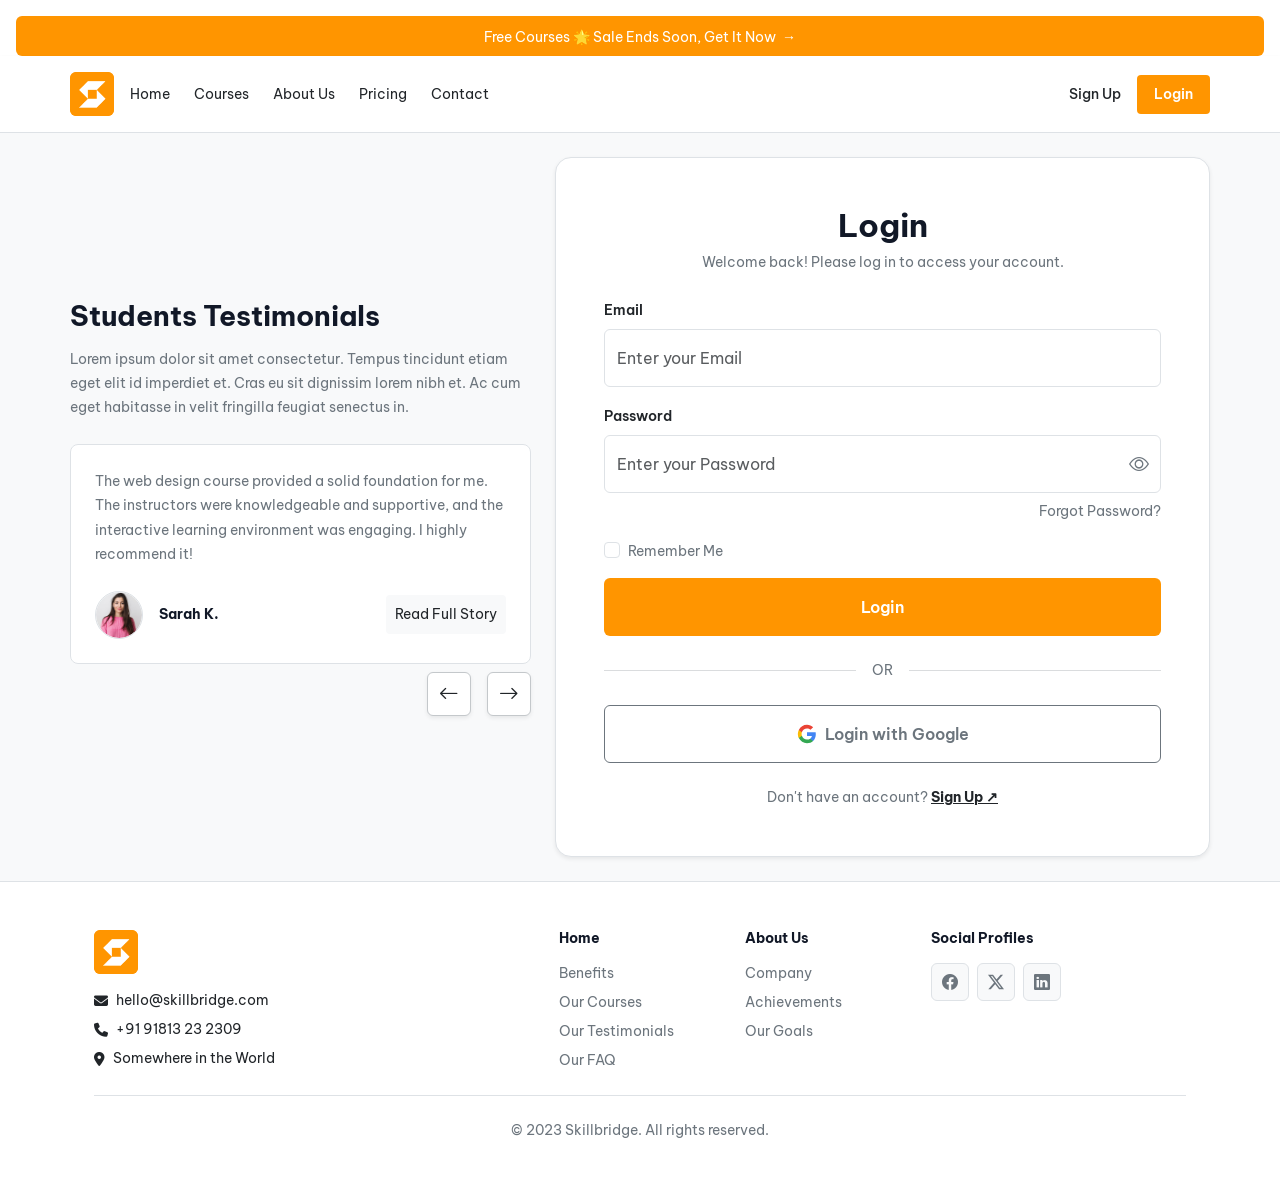
==== assets/pages/login.html @ e128baeb "Initial commit" ====
<!doctype html>
<html lang="en">
  <head>
    <meta charset="UTF-8" />
    <meta name="viewport" content="width=device-width, initial-scale=1.0" />
    <title>Skillbridge — Login</title>

    <link href="/assets/css/bs/css/bootstrap.min.css" rel="stylesheet" />
    <link
      href="https://cdn.jsdelivr.net/npm/bootstrap-icons@1.11.3/font/bootstrap-icons.min.css"
      rel="stylesheet"
    />
    <link
      href="https://fonts.googleapis.com/css2?family=Be+Vietnam+Pro:wght@400;500;600;700;800&display=swap"
      rel="stylesheet"
    />
    <link rel="preconnect" href="https://fonts.googleapis.com" />
    <link rel="preconnect" href="https://fonts.gstatic.com" crossorigin />

    <!-- Font Awesome -->
    <link
      rel="stylesheet"
      href="https://cdnjs.cloudflare.com/ajax/libs/font-awesome/6.5.0/css/all.min.css"
      crossorigin="anonymous"
      referrerpolicy="no-referrer"
    />
    <!-- css -->
    <link href="/assets/css/login.css" rel="stylesheet" >
  </head>

  <body class="bg-light overflow-x-hidden min-vh-100">

    <div class="sticky-top bg-white overflow-y-hidden">
      <!-- ===================== ANNOUNCEMENT BAR ===================== -->
      <div class="bg-primary text-white text-center py-2 rounded-2 mx-3 mt-3 announce-bar">
        <a href="#" class="text-white text-decoration-none small fw-500">
          Free Courses 🌟 Sale Ends Soon, Get It Now &nbsp;→
        </a>
      </div>

      <!-- ===================== HEADER ===================== -->
      <header class="bg-white border-bottom shadow-sm px-3 px-lg-4 py-3">
        <div class="d-flex align-items-center justify-content-between gap-3 container-xl px-0">
          <!-- LOGO -->
          <a
            href="/index.html"
            class="d-flex align-items-center justify-content-center bg-primary text-white fw-bold fs-4 rounded-2 text-decoration-none flex-shrink-0"
            style="width: 44px; height: 44px"
            aria-label="Skillbridge home"
          >
            <img
              src="/assets/images/icons/Skillbridge_logo.png"
              alt="skillbridge-logo"
              style="width: 100%"
            />
          </a>

          <!-- DESKTOP NAV LINKS -->
          <nav class="d-none d-md-flex gap-4 align-items-center flex-grow-1" aria-label="Main navigation">
            <a href="/index.html" class="text-dark text-decoration-none small">Home</a>
            <a href="#" class="text-dark text-decoration-none small">Courses</a>
            <a href="#" class="text-dark text-decoration-none small">About Us</a>
            <a href="#" class="text-dark text-decoration-none small">Pricing</a>
            <a href="#" class="text-dark text-decoration-none small">Contact</a>
          </nav>

          <!-- RIGHT SIDE -->
          <div class="d-flex align-items-center gap-2">
            <a href="/assets/pages/signup.html" class="d-sm-inline text-dark text-decoration-none small fw-medium px-2">
              Sign Up
            </a>
            <a
              href="/assets/pages/login.html"
              class="btn btn-sm fw-semibold text-white px-3 py-2"
              style="background-color: var(--bs-primary)"
            >
              Login
            </a>
            <button
              class="btn btn-link text-dark d-md-none p-1 fs-4 lh-1"
              aria-label="Open menu"
              data-bs-toggle="collapse"
              data-bs-target="#mobileNav"
              aria-controls="mobileNav"
              aria-expanded="false"
            >
              <i class="bi bi-list"></i>
            </button>
          </div>
        </div>

        <!-- MOBILE NAV COLLAPSE -->
        <div class="collapse d-md-none" id="mobileNav">
          <nav class="d-flex flex-column gap-1 pt-3 pb-2 border-top mt-3" aria-label="Mobile navigation">
            <a href="/index.html" class="text-dark text-decoration-none py-2 px-1 rounded-2">Home</a>
            <a href="#" class="text-dark text-decoration-none py-2 px-1 rounded-2">Courses</a>
            <a href="#" class="text-dark text-decoration-none py-2 px-1 rounded-2">About Us</a>
            <a href="#" class="text-dark text-decoration-none py-2 px-1 rounded-2">Pricing</a>
            <a href="#" class="text-dark text-decoration-none py-2 px-1 rounded-2">Contact</a>
          </nav>
        </div>
      </header>
    </div>

    <!-- ===================== MAIN ===================== -->
    <main class="py-4 px-3">
      <div class="container-xl px-0">
        <div class="row g-4 align-items-start align-items-md-center">

          <!-- LEFT COLUMN — STUDENTS TESTIMONIALS -->
          <div class="col-12 col-md-5 order-2 order-md-1">
            <h2 class="fw-bold mb-3" style="color: #111827; font-size: 1.75rem">
              Students Testimonials
            </h2>
            <p class="text-secondary small mb-4" style="line-height: 1.7">
              Lorem ipsum dolor sit amet consectetur. Tempus tincidunt etiam
              eget elit id imperdiet et. Cras eu sit dignissim lorem nibh et. Ac
              cum eget habitasse in velit fringilla feugiat senectus in.
            </p>

            <div
              id="testimonialCarousel"
              class="carousel slide carousel-fade testimonial-carousel"
              data-bs-ride="carousel"
            >
              <div class="carousel-inner">

                <!-- SLIDE 1 — Sarah K. -->
                <div class="carousel-item active">
                  <div class="border d-flex flex-column justify-content-center rounded-3 p-4 mb-2 bg-white">
                    <p class="text-secondary small mb-4" style="line-height: 1.75">
                      The web design course provided a solid foundation for me.
                      The instructors were knowledgeable and supportive, and the
                      interactive learning environment was engaging. I highly
                      recommend it!
                    </p>
                    <div class="d-flex align-items-center flex-grow-1 gap-3">
                      <div
                        class="rounded-circle bg-light border d-flex align-items-center justify-content-center flex-shrink-0"
                        style="width: 48px; height: 48px; overflow: hidden"
                        aria-label="Sarah K. photo"
                      >
                        <img src="/assets/images/image/Sarah_L_T.png" alt="Sarah K." class="img-fluid rounded-circle" />
                      </div>
                      <span class="fw-bold small t-name align-self-center text-nowrap" style="color: #111827">Sarah K.</span>
                      <button class="btn btn-outline-none btn-sm ms-auto p-2 small bg-light">Read Full Story</button>
                    </div>
                  </div>
                </div>

                <!-- SLIDE 2 — Jason M. -->
                <div class="carousel-item">
                  <div class="border d-flex flex-column justify-content-center rounded-3 p-4 mb-2 bg-white">
                    <p class="text-secondary small mb-4" style="line-height: 1.75">
                      The UI/UX design course exceeded my expectations. Its
                      instructor was an absolute expert and such hard skill
                      assessments helped me enhance my design skills. I never
                      seen one this good.
                    </p>
                    <div class="d-flex align-items-center flex-grow-1 gap-3">
                      <div
                        class="rounded-circle bg-light border d-flex align-items-center justify-content-center flex-shrink-0"
                        style="width: 48px; height: 48px; overflow: hidden"
                        aria-label="Jason M. photo"
                      >
                        <img src="/assets/images/image/Jason_M_T.png" alt="Jason M." class="img-fluid rounded-circle" />
                      </div>
                      <span class="fw-bold small t-name align-self-center text-nowrap" style="color: #111827">Jason M.</span>
                      <button class="btn btn-outline-none btn-sm ms-auto p-2 small bg-light">Read Full Story</button>
                    </div>
                  </div>
                </div>

                <!-- SLIDE 3 — Emily R. -->
                <div class="carousel-item">
                  <div class="border d-flex flex-column justify-content-center rounded-3 p-4 mb-2 bg-white">
                    <p class="text-secondary small mb-4" style="line-height: 1.75">
                      The mobile app development course was fantastic. The
                      step-by-step instructions were so easy to follow, giving
                      me the concepts easily. I love making apps now thanks to
                      this course.
                    </p>
                    <div class="d-flex align-items-center flex-grow-1 gap-3">
                      <div
                        class="rounded-circle bg-light border d-flex align-items-center justify-content-center flex-shrink-0"
                        style="width: 48px; height: 48px; overflow: hidden"
                        aria-label="Emily R. photo"
                      >
                        <img src="/assets/images/image/Emily_R_T.png" alt="Emily R." class="img-fluid rounded-circle" />
                      </div>
                      <span class="fw-bold small t-name align-self-center text-nowrap" style="color: #111827">Emily R.</span>
                      <button class="btn btn-outline-none btn-sm ms-auto p-2 small bg-light">Read Full Story</button>
                    </div>
                  </div>
                </div>

                <!-- SLIDE 4 — Michael B. -->
                <div class="carousel-item">
                  <div class="border d-flex flex-column justify-content-center rounded-3 p-4 mb-2 bg-white">
                    <p class="text-secondary small mb-4" style="line-height: 1.75">
                      The graphic design course was a delight, and I am now
                      fine-tuned at the start of a beginner, and now fine-tuned
                      at professionals. The instructor guidelines and feedback
                      improved my design skills, well was me so can see the dev.
                    </p>
                    <div class="d-flex align-items-center flex-grow-1 gap-3">
                      <div
                        class="rounded-circle bg-light border d-flex align-items-center justify-content-center flex-shrink-0"
                        style="width: 48px; height: 48px; overflow: hidden"
                        aria-label="Michael B. photo"
                      >
                        <img src="/assets/images/image/Michael_K_T.png" alt="Michael B." class="img-fluid rounded-circle" />
                      </div>
                      <span class="fw-bold small t-name align-self-center text-nowrap" style="color: #111827">Michael B.</span>
                      <button class="btn btn-outline-none btn-sm ms-auto p-2 small bg-light">Read Full Story</button>
                    </div>
                  </div>
                </div>

              </div>
              <!-- / .carousel-inner -->
            </div>
            <!-- / #testimonialCarousel -->

            <div class="d-flex gap-3 align-items-center justify-content-center justify-content-lg-end">
              <button
                class="btn bg-white shadow-sm border border-secondary-subtle text-dark d-flex align-items-center justify-content-center"
                style="width: 44px; height: 44px"
                data-bs-target="#testimonialCarousel"
                data-bs-slide="prev"
                aria-label="Previous testimonial"
              >
                <i class="bi bi-arrow-left fs-5"></i>
              </button>
              <button
                class="btn bg-white shadow-sm border border-secondary-subtle text-dark d-flex align-items-center justify-content-center"
                style="width: 44px; height: 44px"
                data-bs-target="#testimonialCarousel"
                data-bs-slide="next"
                aria-label="Next testimonial"
              >
                <i class="bi bi-arrow-right fs-5"></i>
              </button>
            </div>
          </div>
          <!-- / left column -->

          <!-- RIGHT COLUMN — LOGIN CARD -->
          <div class="col-12 col-md-7 order-1 order-md-2">
            <div class="bg-white border rounded-4 p-4 p-lg-5 shadow-sm">
              <h1 class="text-center fw-bold mb-2" style="font-size: 2rem; color: #111827">
                Login
              </h1>
              <p class="text-center text-secondary small mb-4">
                Welcome back! Please log in to access your account.
              </p>

              <form novalidate>
                <!-- EMAIL -->
                <div class="mb-3">
                  <label for="email" class="form-label fw-semibold small">Email</label>
                  <input
                    type="email"
                    id="email"
                    class="form-control py-3"
                    placeholder="Enter your Email"
                    autocomplete="email"
                    required
                  />
                </div>

                <!-- PASSWORD -->
                <div class="mb-2">
                  <label for="password" class="form-label fw-semibold small">Password</label>
                  <div class="password-wrapper">
                    <input
                      type="password"
                      id="password"
                      class="form-control py-3"
                      placeholder="Enter your Password"
                      autocomplete="current-password"
                      required
                    />
                    <button
                      type="button"
                      class="password-toggle text-secondary"
                      onclick="togglePassword()"
                      aria-label="Show or hide password"
                    >
                      <i class="bi bi-eye fs-5" id="eye-icon"></i>
                    </button>
                  </div>
                </div>

                <!-- FORGOT PASSWORD -->
                <div class="d-flex justify-content-end mb-3">
                  <a href="#" class="text-secondary small text-decoration-none">Forgot Password?</a>
                </div>

                <!-- REMEMBER ME -->
                <div class="form-check my-3">
                  <input class="form-check-input" type="checkbox" id="rememberMe" />
                  <label class="form-check-label text-secondary small" for="rememberMe">Remember Me</label>
                </div>

                <!-- SUBMIT -->
                <button
                  type="submit"
                  class="btn w-100 py-3 fw-semibold text-white"
                  style="background-color: var(--bs-primary)"
                >
                  Login
                </button>
              </form>

              <!-- OR divider -->
              <div class="d-flex align-items-center gap-3 my-4 text-secondary small">
                <hr class="flex-grow-1 m-0" />
                OR
                <hr class="flex-grow-1 m-0" />
              </div>

              <!-- GOOGLE LOGIN -->
              <button
                type="button"
                class="btn btn-outline-secondary w-100 py-3 d-flex align-items-center justify-content-center gap-2 fw-semibold small"
              >
                <svg width="20" height="20" viewBox="0 0 24 24" xmlns="http://www.w3.org/2000/svg">
                  <path d="M22.56 12.25c0-.78-.07-1.53-.2-2.25H12v4.26h5.92c-.26 1.37-1.04 2.53-2.21 3.31v2.77h3.57c2.08-1.92 3.28-4.74 3.28-8.09z" fill="#4285F4" />
                  <path d="M12 23c2.97 0 5.46-.98 7.28-2.66l-3.57-2.77c-.98.66-2.23 1.06-3.71 1.06-2.86 0-5.29-1.93-6.16-4.53H2.18v2.84C3.99 20.53 7.7 23 12 23z" fill="#34A853" />
                  <path d="M5.84 14.09c-.22-.66-.35-1.36-.35-2.09s.13-1.43.35-2.09V7.07H2.18C1.43 8.55 1 10.22 1 12s.43 3.45 1.18 4.93l3.66-2.84z" fill="#FBBC05" />
                  <path d="M12 5.38c1.62 0 3.06.56 4.21 1.64l3.15-3.15C17.45 2.09 14.97 1 12 1 7.7 1 3.99 3.47 2.18 7.07l3.66 2.84c.87-2.6 3.3-4.53 6.16-4.53z" fill="#EA4335" />
                </svg>
                Login with Google
              </button>

              <!-- SIGN UP PROMPT -->
              <p class="text-center text-secondary small mt-4 mb-0">
                Don't have an account?
                <a href="/assets/pages/signup.html" class="text-dark fw-bold">Sign Up ↗</a>
              </p>
            </div>
          </div>
          <!-- / right column -->

        </div>
        <!-- / row -->
      </div>
    </main>

    <!-- ===================== FOOTER ===================== -->
    <footer class="bg-white border-top mt-auto">
      <div class="container-xl px-4 py-5">
        <div class="row g-4">

          <!-- BRAND + CONTACT -->
          <div class="col-12 col-md-5">
            <a
              href="#"
              class="d-inline-flex align-items-center justify-content-center bg-primary text-white fw-bold fs-4 rounded-2 text-decoration-none mb-3"
              style="width: 44px; height: 44px"
            >
              <img src="/assets/images/icons/Skillbridge_logo.png" alt="skillbridge-logo" style="width: 100%" />
            </a>
            <ul class="list-unstyled d-flex flex-column gap-2 small text-dark mb-0">
              <li class="d-flex align-items-center gap-2">
                <i class="fa-solid fa-envelope"></i>
                hello@skillbridge.com
              </li>
              <li class="d-flex align-items-center gap-2">
                <i class="fa-solid fa-phone"></i>
                +91 91813 23 2309
              </li>
              <li class="d-flex align-items-center gap-2">
                <i class="fa-solid fa-location-dot"></i>
                Somewhere in the World
              </li>
            </ul>
          </div>

          <!-- HOME COLUMN -->
          <div class="col-6 col-md-2">
            <h4 class="fw-bold small mb-3" style="color: #111827">Home</h4>
            <div class="d-flex flex-column gap-2">
              <a href="#" class="text-secondary text-decoration-none small">Benefits</a>
              <a href="#" class="text-secondary text-decoration-none small">Our Courses</a>
              <a href="#" class="text-secondary text-decoration-none small">Our Testimonials</a>
              <a href="#" class="text-secondary text-decoration-none small">Our FAQ</a>
            </div>
          </div>

          <!-- ABOUT US COLUMN -->
          <div class="col-6 col-md-2">
            <h4 class="fw-bold small mb-3" style="color: #111827">About Us</h4>
            <div class="d-flex flex-column gap-2">
              <a href="#" class="text-secondary text-decoration-none small">Company</a>
              <a href="#" class="text-secondary text-decoration-none small">Achievements</a>
              <a href="#" class="text-secondary text-decoration-none small">Our Goals</a>
            </div>
          </div>

          <!-- SOCIAL PROFILES -->
          <div class="col-12 col-md-3">
            <h4 class="fw-bold small mb-3" style="color: #111827">Social Profiles</h4>
            <div class="d-flex gap-2">
              <a
                href="#"
                class="d-flex align-items-center justify-content-center border rounded-2 bg-light text-secondary text-decoration-none"
                style="width: 38px; height: 38px"
                aria-label="Facebook"
              >
                <i class="bi bi-facebook"></i>
              </a>
              <a
                href="#"
                class="d-flex align-items-center justify-content-center border rounded-2 bg-light text-secondary text-decoration-none"
                style="width: 38px; height: 38px"
                aria-label="Twitter / X"
              >
                <i class="bi bi-twitter-x"></i>
              </a>
              <a
                href="#"
                class="d-flex align-items-center justify-content-center border rounded-2 bg-light text-secondary text-decoration-none"
                style="width: 38px; height: 38px"
                aria-label="LinkedIn"
              >
                <i class="bi bi-linkedin"></i>
              </a>
            </div>
          </div>

        </div>

        <!-- COPYRIGHT -->
        <div class="border-top mt-4 pt-4 text-center text-secondary small">
          © 2023 Skillbridge. All rights reserved.
        </div>
      </div>
    </footer>

    <script src="/assets/js/bs/js/bootstrap.min.js"></script>

  </body>
</html>
---- assets/css/login.css ----
body {
  font-family: "Be Vietnam Pro", sans-serif;
}

:root {
  --bs-primary: #ff9500;
  --bs-primary-rgb: 255, 149, 0;
}

.form-control:focus {
  border-color: #ff9500;
  box-shadow: 0 0 0 3px rgba(255, 149, 0, 0.2);
}

.form-check-input:checked {
  background-color: #ff9500;
  border-color: #ff9500;
}

.password-wrapper {
  position: relative;
}
.password-wrapper input {
  padding-right: 44px;
}
.password-toggle {
  position: absolute;
  right: 12px;
  top: 50%;
  transform: translateY(-50%);
  background: none;
  border: none;
  cursor: pointer;
  padding: 0;
  line-height: 1;
}

@media (max-width: 320px) {
  .announce-bar {
    font-size: 12px;
  }
  .t-name {
    font-size: 12px;
  }
}


.testimonial-carousel .carousel-item {
  display: flex;
  align-items: stretch;
}

.btn:active {
  transform: scale(0.95);
}
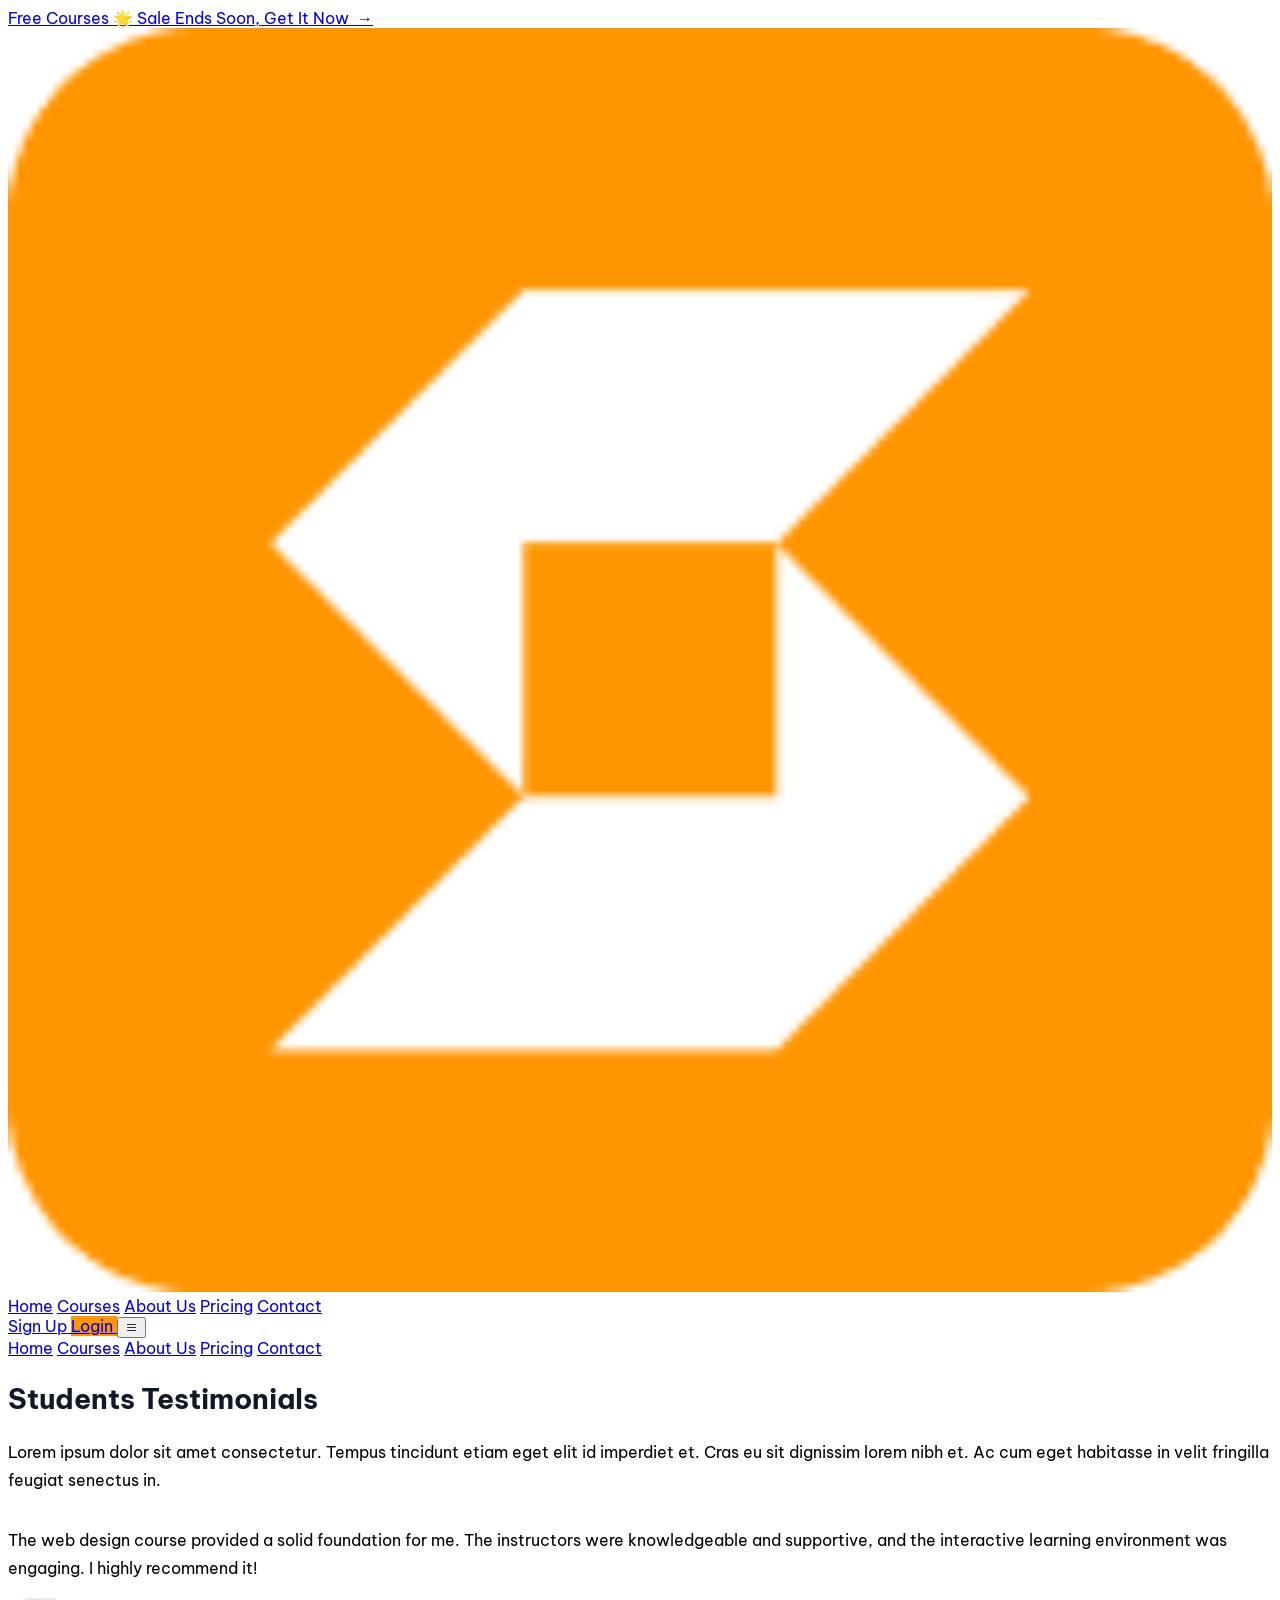
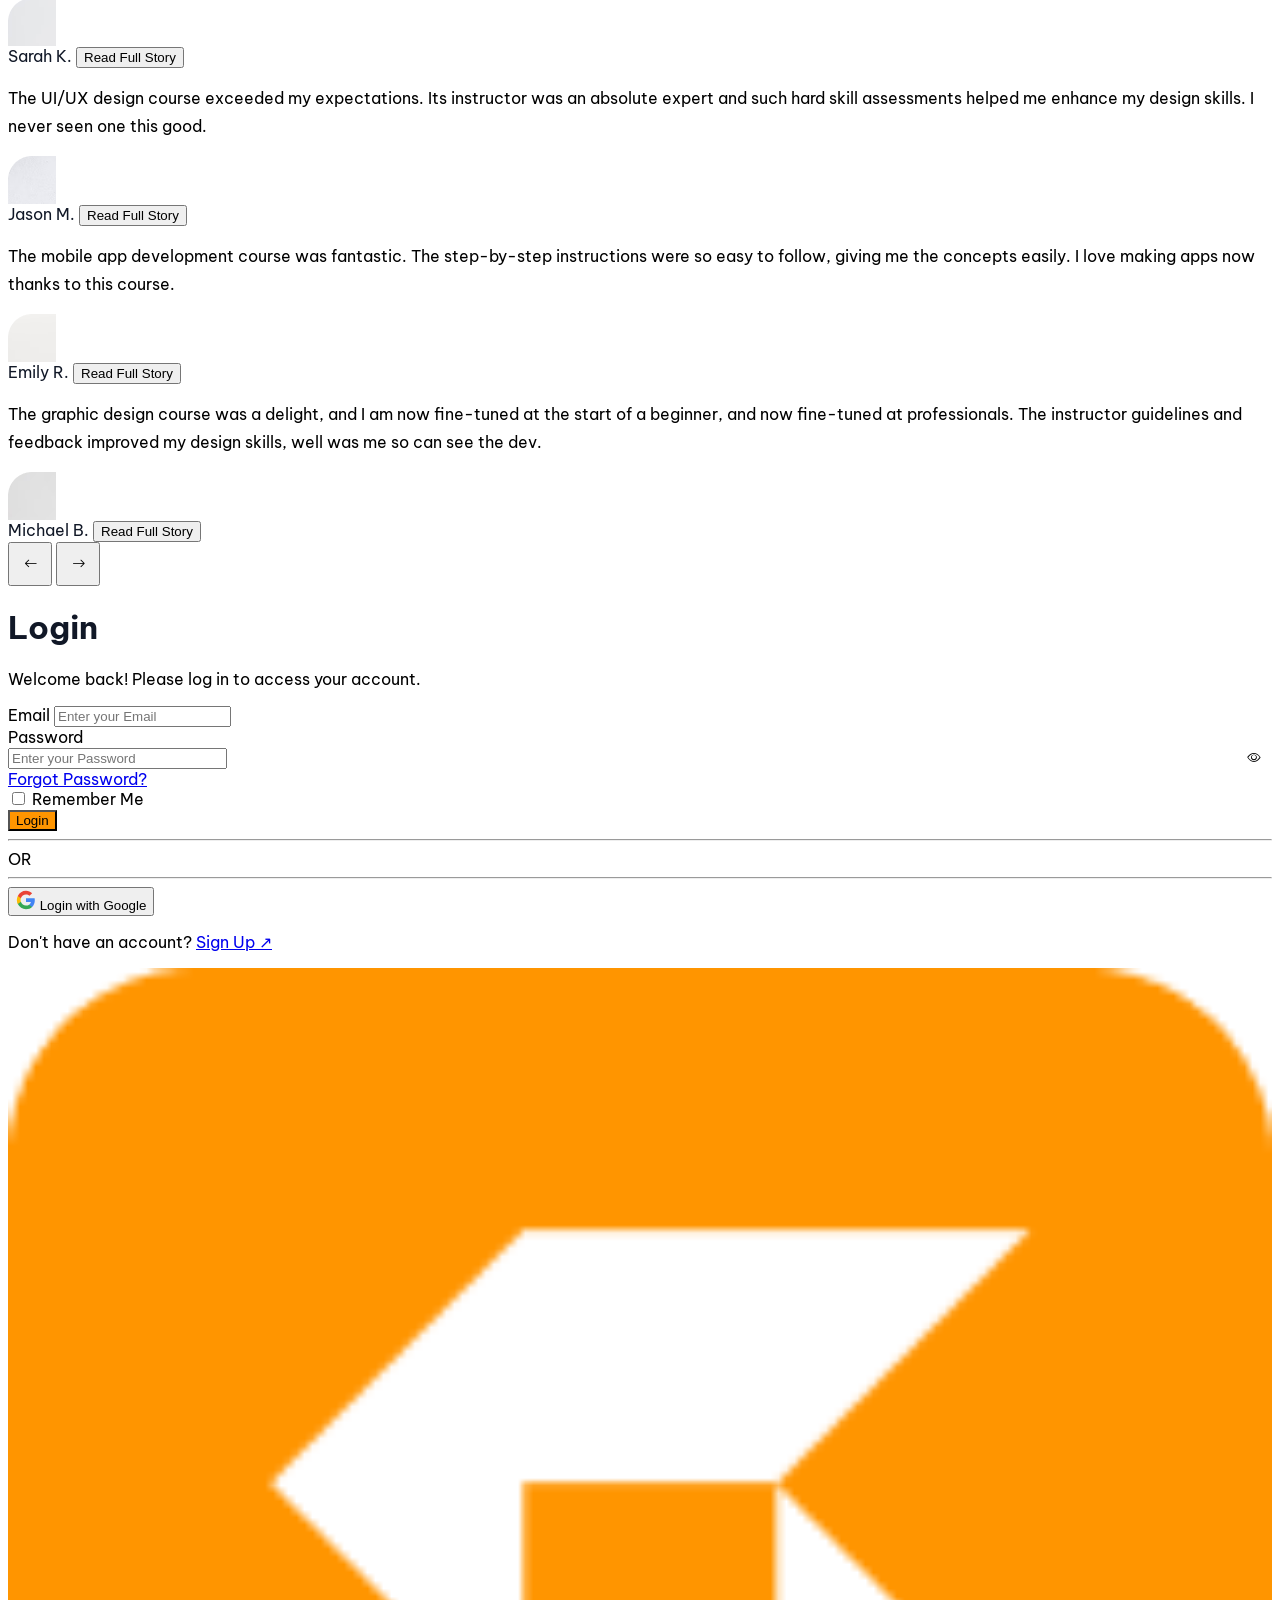
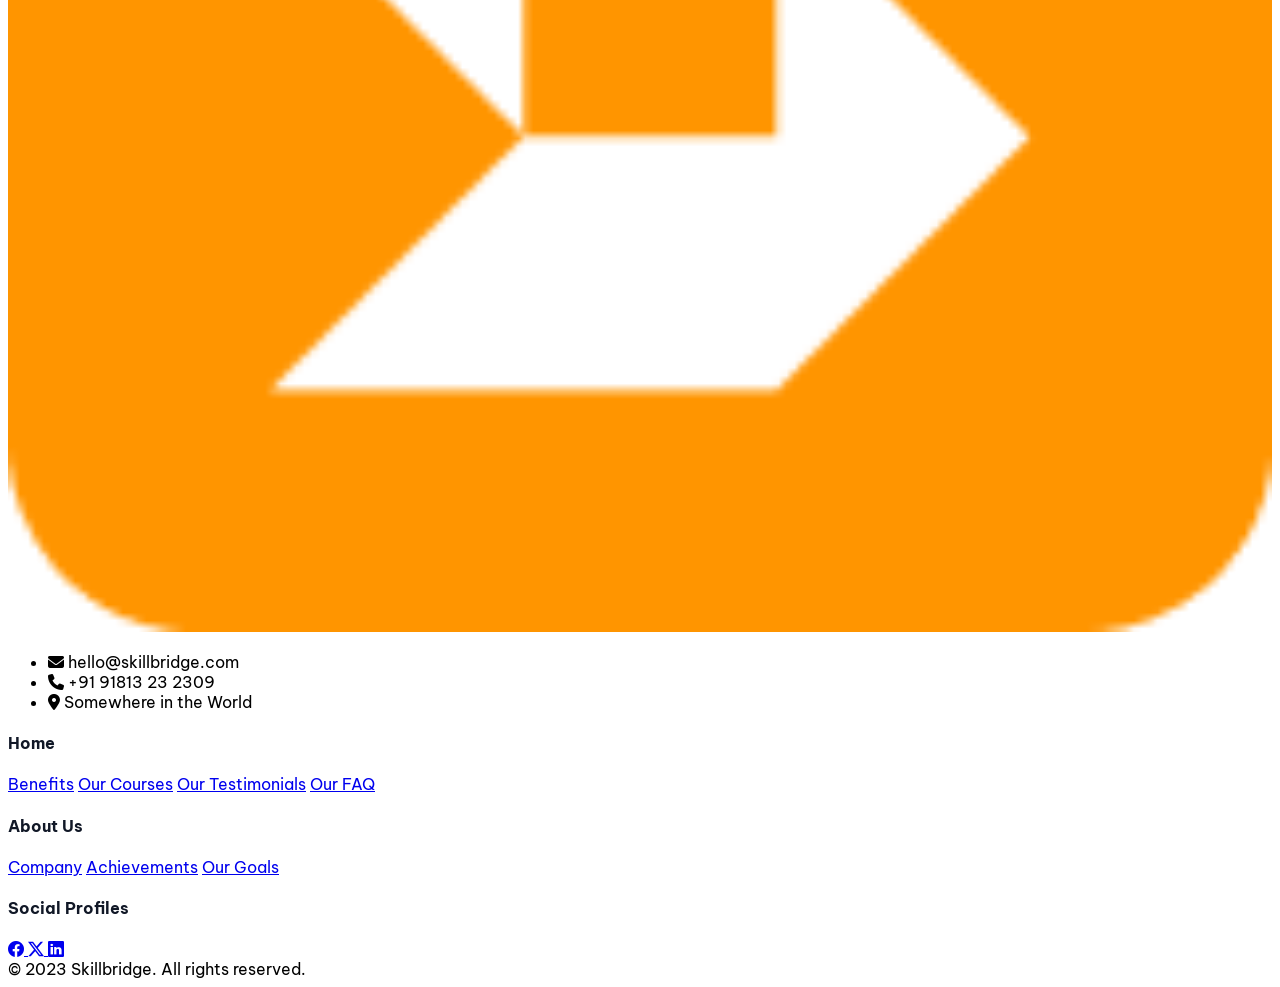
==== commit 3af85127: "Add Vercel live demo link" ====
--- a/assets/pages/login.html
+++ b/assets/pages/login.html
@@ -3,9 +3,9 @@
   <head>
     <meta charset="UTF-8" />
     <meta name="viewport" content="width=device-width, initial-scale=1.0" />
-    <title>Skillbridge — Login</title>
-
-    <link href="/assets/css/bs/css/bootstrap.min.css" rel="stylesheet" />
+    <title>Login | E-Learning Platform</title>
+
+    <link href="assets/css/bs/css/bootstrap.min.css" rel="stylesheet" />
     <link
       href="https://cdn.jsdelivr.net/npm/bootstrap-icons@1.11.3/font/bootstrap-icons.min.css"
       rel="stylesheet"
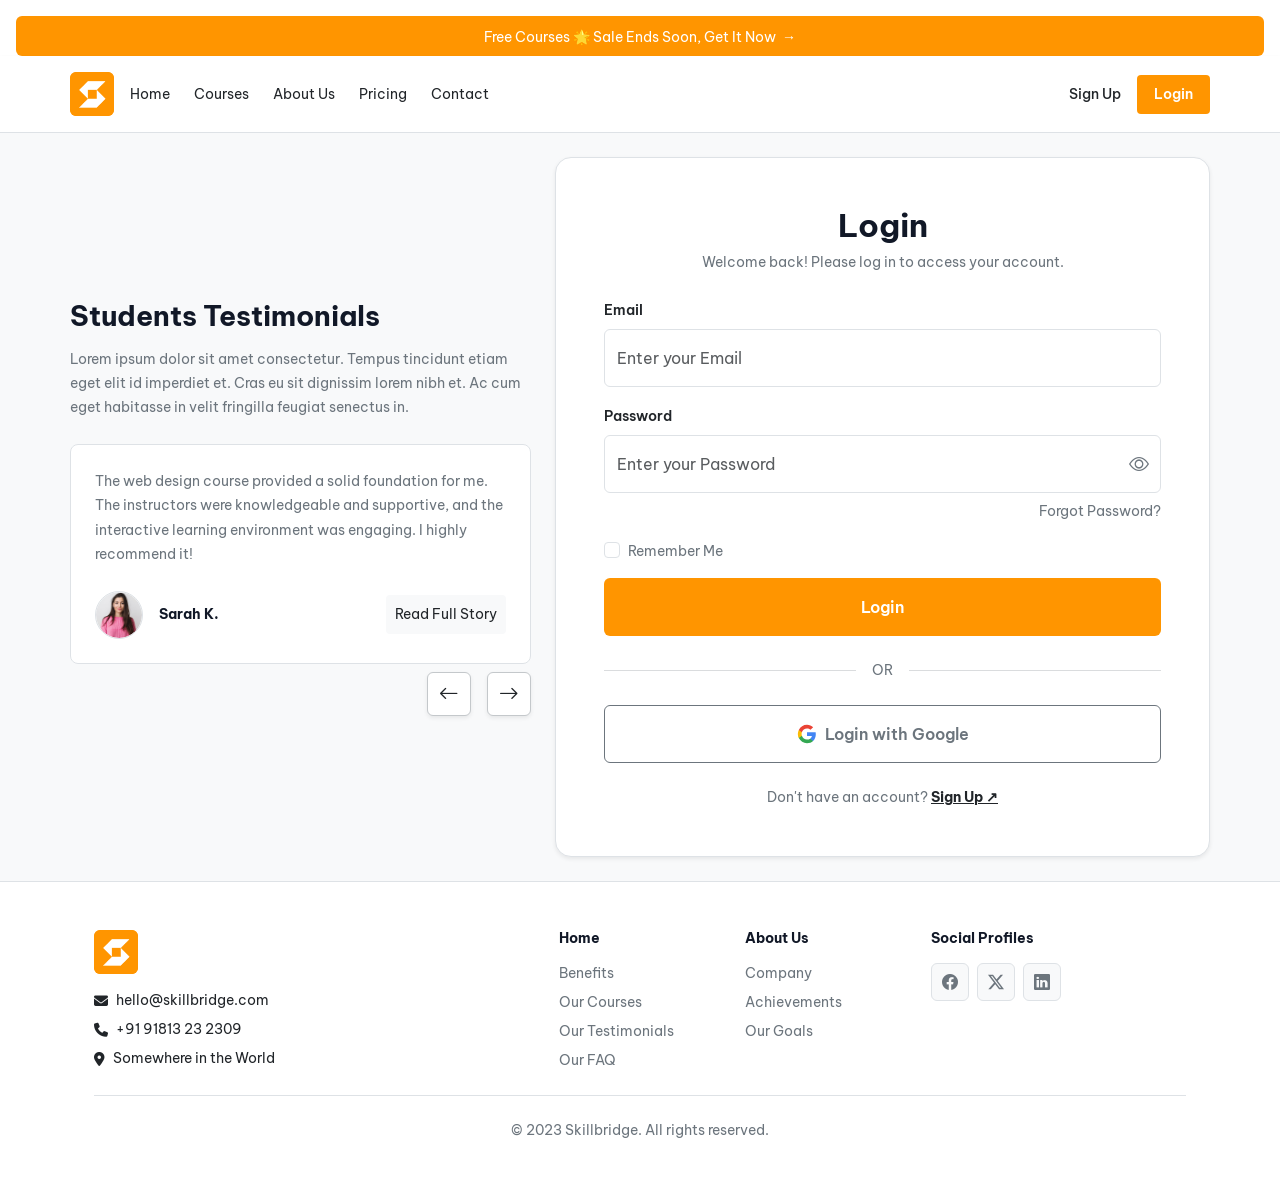
==== commit c9bb346a: "Fix login link" ====
--- a/assets/pages/login.html
+++ b/assets/pages/login.html
@@ -5,7 +5,7 @@
     <meta name="viewport" content="width=device-width, initial-scale=1.0" />
     <title>Login | E-Learning Platform</title>
 
-    <link href="assets/css/bs/css/bootstrap.min.css" rel="stylesheet" />
+    <link href="/assets/css/bs/css/bootstrap.min.css" rel="stylesheet" />
     <link
       href="https://cdn.jsdelivr.net/npm/bootstrap-icons@1.11.3/font/bootstrap-icons.min.css"
       rel="stylesheet"
